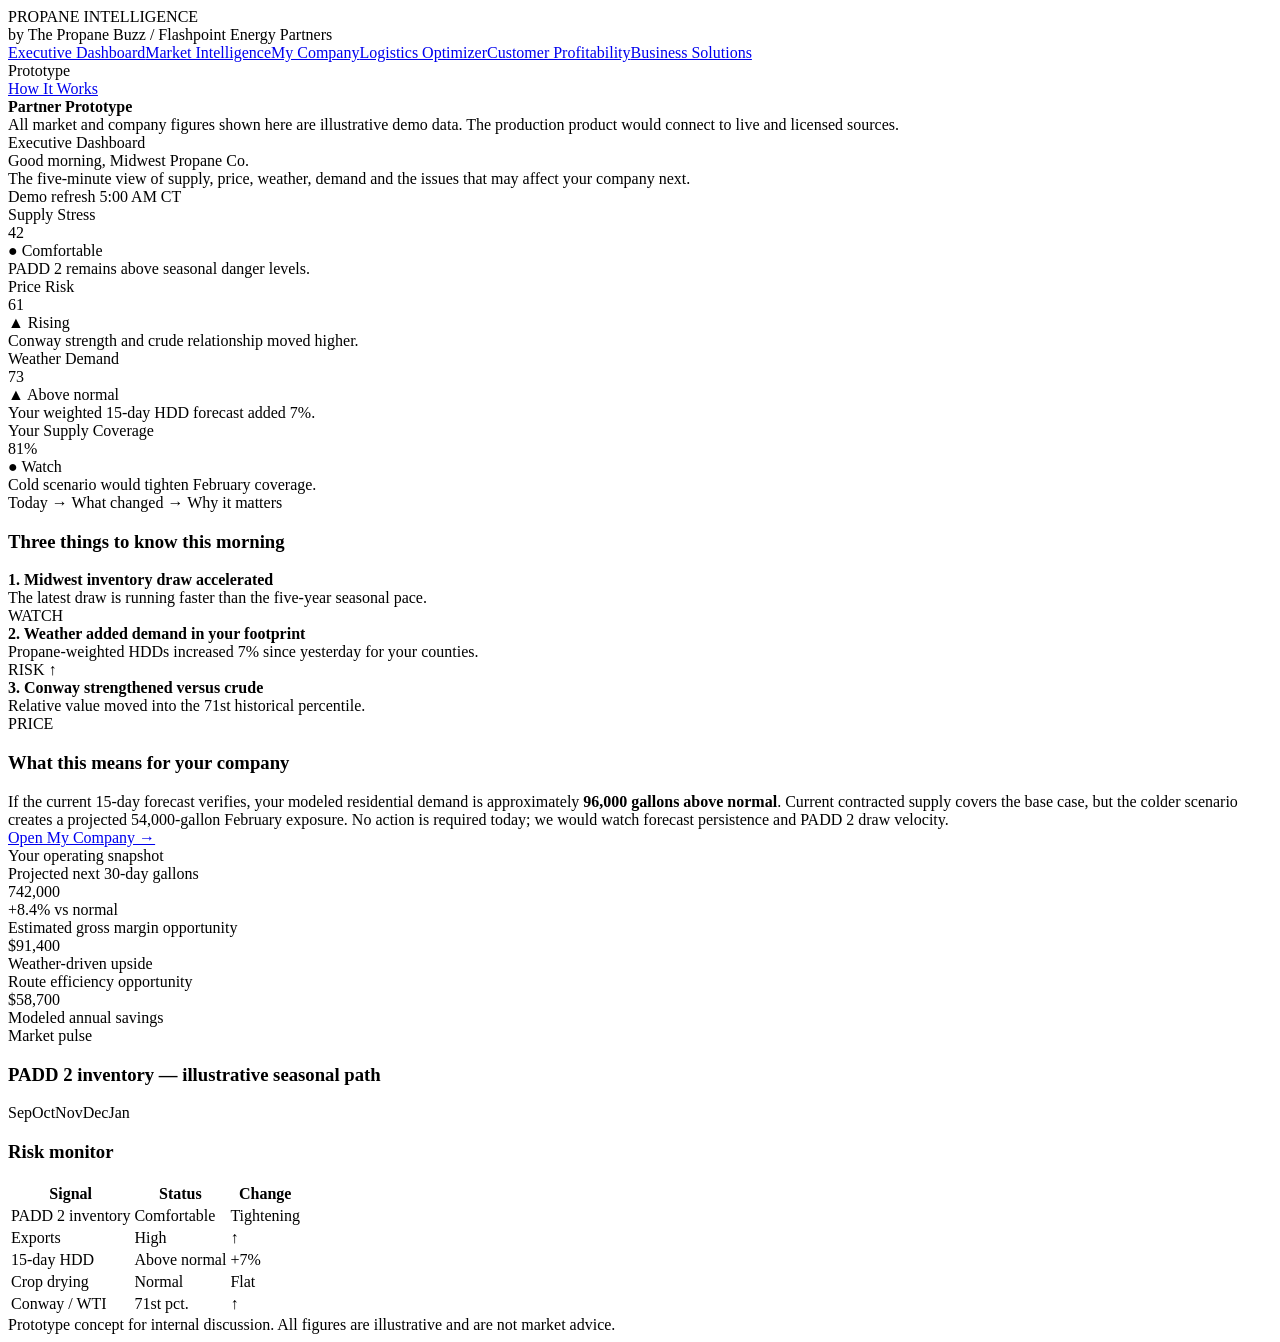
==== index.html @ 2efc915f "Add files via upload" ====
<!doctype html><html><head><meta charset='utf-8'><meta name='viewport' content='width=device-width,initial-scale=1'><title>Propane Intelligence — Prototype</title><link rel='stylesheet' href='styles.css'></head><body><div class='shell'>
<aside class='sidebar'><div class='brand'>PROPANE <span>INTELLIGENCE</span></div><div class='tag'>by The Propane Buzz / Flashpoint Energy Partners</div><nav class='nav'><a class='active' href='index.html'>Executive Dashboard</a><a href='market.html'>Market Intelligence</a><a href='company.html'>My Company</a><a href='logistics.html'>Logistics Optimizer</a><a href='profitability.html'>Customer Profitability</a><a href='services.html'>Business Solutions</a><div class='section'>Prototype</div><a href='about.html'>How It Works</a></nav><div class='side-note'><b>Partner Prototype</b><br>All market and company figures shown here are illustrative demo data. The production product would connect to live and licensed sources.</div></aside>
<main class='main'><div class='topbar'><div><div class='eyebrow'>Executive Dashboard</div><div class='h1'>Good morning, Midwest Propane Co.</div><div class='sub'>The five-minute view of supply, price, weather, demand and the issues that may affect your company next.</div></div><div class='badge'><span class='dot'></span> Demo refresh 5:00 AM CT</div></div>
<div class='grid g4'><div class='card'><div class='label'>Supply Stress</div><div class='metric'>42</div><div class='delta up'>● Comfortable</div><div class='mini'>PADD 2 remains above seasonal danger levels.</div></div><div class='card'><div class='label'>Price Risk</div><div class='metric'>61</div><div class='delta warn'>▲ Rising</div><div class='mini'>Conway strength and crude relationship moved higher.</div></div><div class='card'><div class='label'>Weather Demand</div><div class='metric'>73</div><div class='delta warn'>▲ Above normal</div><div class='mini'>Your weighted 15-day HDD forecast added 7%.</div></div><div class='card'><div class='label'>Your Supply Coverage</div><div class='metric'>81%</div><div class='delta warn'>● Watch</div><div class='mini'>Cold scenario would tighten February coverage.</div></div></div>
<div class='section-title'>Today → What changed → Why it matters</div><div class='grid g2'><div class='card'><h3>Three things to know this morning</h3><div class='list'><div class='list-item'><div><b>1. Midwest inventory draw accelerated</b><div class='mini'>The latest draw is running faster than the five-year seasonal pace.</div></div><span class='pill yellow'>WATCH</span></div><div class='list-item'><div><b>2. Weather added demand in your footprint</b><div class='mini'>Propane-weighted HDDs increased 7% since yesterday for your counties.</div></div><span class='pill red'>RISK ↑</span></div><div class='list-item'><div><b>3. Conway strengthened versus crude</b><div class='mini'>Relative value moved into the 71st historical percentile.</div></div><span class='pill blue'>PRICE</span></div></div></div><div class='card'><h3>What this means for your company</h3><div class='insight'>If the current 15-day forecast verifies, your modeled residential demand is approximately <b>96,000 gallons above normal</b>. Current contracted supply covers the base case, but the colder scenario creates a projected 54,000-gallon February exposure. No action is required today; we would watch forecast persistence and PADD 2 draw velocity.</div><a class='cta' href='company.html'>Open My Company →</a></div></div>
<div class='section-title'>Your operating snapshot</div><div class='grid g3'><div class='card'><div class='label'>Projected next 30-day gallons</div><div class='metric'>742,000</div><div class='delta up'>+8.4% vs normal</div></div><div class='card'><div class='label'>Estimated gross margin opportunity</div><div class='metric'>$91,400</div><div class='delta up'>Weather-driven upside</div></div><div class='card'><div class='label'>Route efficiency opportunity</div><div class='metric'>$58,700</div><div class='delta warn'>Modeled annual savings</div></div></div>
<div class='section-title'>Market pulse</div><div class='grid g2'><div class='card'><h3>PADD 2 inventory — illustrative seasonal path</h3><div class='chart'><div class='bar' style='height:95%'></div><div class='bar' style='height:92%'></div><div class='bar' style='height:88%'></div><div class='bar' style='height:80%'></div><div class='bar' style='height:76%'></div><div class='bar' style='height:70%'></div><div class='bar' style='height:62%'></div><div class='bar' style='height:54%'></div><div class='bar' style='height:49%'></div><div class='bar' style='height:44%'></div><div class='bar' style='height:39%'></div><div class='bar' style='height:35%'></div></div><div class='axis'><span>Sep</span><span>Oct</span><span>Nov</span><span>Dec</span><span>Jan</span></div></div><div class='card'><h3>Risk monitor</h3><table class='table'><tr><th>Signal</th><th>Status</th><th>Change</th></tr><tr><td>PADD 2 inventory</td><td class='status'>Comfortable</td><td class='warn'>Tightening</td></tr><tr><td>Exports</td><td class='status'>High</td><td class='down'>↑</td></tr><tr><td>15-day HDD</td><td class='status'>Above normal</td><td class='down'>+7%</td></tr><tr><td>Crop drying</td><td class='status'>Normal</td><td>Flat</td></tr><tr><td>Conway / WTI</td><td class='status'>71st pct.</td><td class='warn'>↑</td></tr></table></div></div><div class='footer'>Prototype concept for internal discussion. All figures are illustrative and are not market advice.</div></main></div><script src='app.js'></script></body></html>
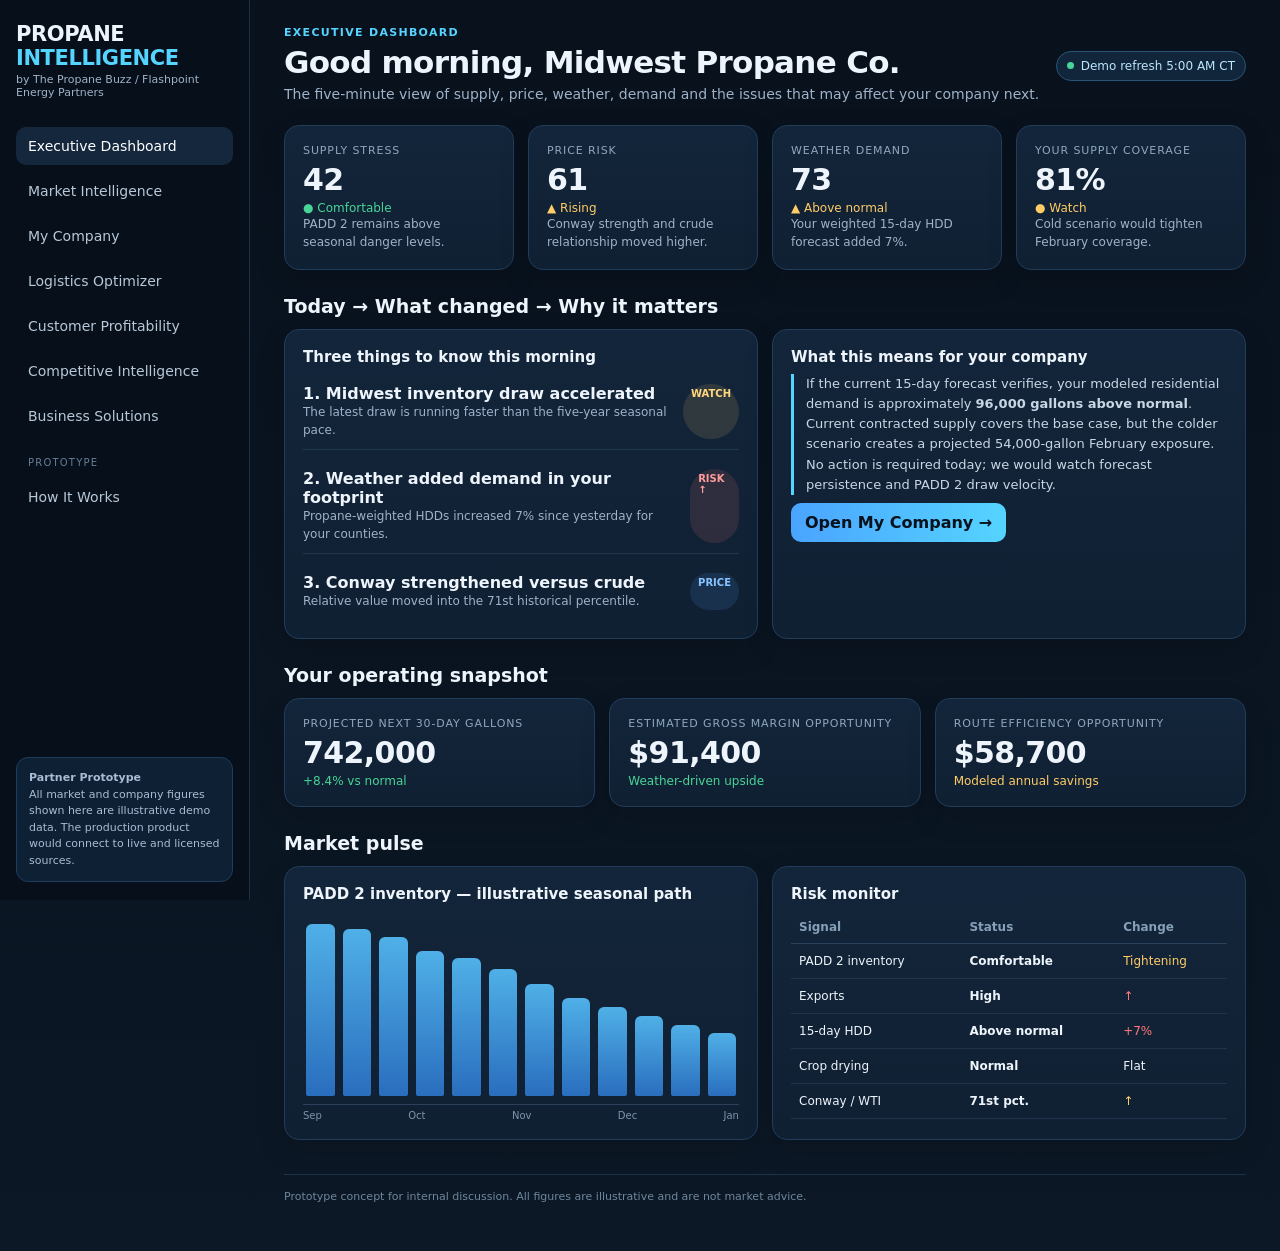
==== commit 1f2f3676: "Add files via upload" ====
--- a/index.html
+++ b/index.html
@@ -1,5 +1,5 @@
 <!doctype html><html><head><meta charset='utf-8'><meta name='viewport' content='width=device-width,initial-scale=1'><title>Propane Intelligence — Prototype</title><link rel='stylesheet' href='styles.css'></head><body><div class='shell'>
-<aside class='sidebar'><div class='brand'>PROPANE <span>INTELLIGENCE</span></div><div class='tag'>by The Propane Buzz / Flashpoint Energy Partners</div><nav class='nav'><a class='active' href='index.html'>Executive Dashboard</a><a href='market.html'>Market Intelligence</a><a href='company.html'>My Company</a><a href='logistics.html'>Logistics Optimizer</a><a href='profitability.html'>Customer Profitability</a><a href='services.html'>Business Solutions</a><div class='section'>Prototype</div><a href='about.html'>How It Works</a></nav><div class='side-note'><b>Partner Prototype</b><br>All market and company figures shown here are illustrative demo data. The production product would connect to live and licensed sources.</div></aside>
+<aside class='sidebar'><div class='brand'>PROPANE <span>INTELLIGENCE</span></div><div class='tag'>by The Propane Buzz / Flashpoint Energy Partners</div><nav class='nav'><a class='active' href='index.html'>Executive Dashboard</a><a href='market.html'>Market Intelligence</a><a href='company.html'>My Company</a><a href='logistics.html'>Logistics Optimizer</a><a href='profitability.html'>Customer Profitability</a><a href='competitive.html'>Competitive Intelligence</a><a href='services.html'>Business Solutions</a><div class='section'>Prototype</div><a href='about.html'>How It Works</a></nav><div class='side-note'><b>Partner Prototype</b><br>All market and company figures shown here are illustrative demo data. The production product would connect to live and licensed sources.</div></aside>
 <main class='main'><div class='topbar'><div><div class='eyebrow'>Executive Dashboard</div><div class='h1'>Good morning, Midwest Propane Co.</div><div class='sub'>The five-minute view of supply, price, weather, demand and the issues that may affect your company next.</div></div><div class='badge'><span class='dot'></span> Demo refresh 5:00 AM CT</div></div>
 <div class='grid g4'><div class='card'><div class='label'>Supply Stress</div><div class='metric'>42</div><div class='delta up'>● Comfortable</div><div class='mini'>PADD 2 remains above seasonal danger levels.</div></div><div class='card'><div class='label'>Price Risk</div><div class='metric'>61</div><div class='delta warn'>▲ Rising</div><div class='mini'>Conway strength and crude relationship moved higher.</div></div><div class='card'><div class='label'>Weather Demand</div><div class='metric'>73</div><div class='delta warn'>▲ Above normal</div><div class='mini'>Your weighted 15-day HDD forecast added 7%.</div></div><div class='card'><div class='label'>Your Supply Coverage</div><div class='metric'>81%</div><div class='delta warn'>● Watch</div><div class='mini'>Cold scenario would tighten February coverage.</div></div></div>
 <div class='section-title'>Today → What changed → Why it matters</div><div class='grid g2'><div class='card'><h3>Three things to know this morning</h3><div class='list'><div class='list-item'><div><b>1. Midwest inventory draw accelerated</b><div class='mini'>The latest draw is running faster than the five-year seasonal pace.</div></div><span class='pill yellow'>WATCH</span></div><div class='list-item'><div><b>2. Weather added demand in your footprint</b><div class='mini'>Propane-weighted HDDs increased 7% since yesterday for your counties.</div></div><span class='pill red'>RISK ↑</span></div><div class='list-item'><div><b>3. Conway strengthened versus crude</b><div class='mini'>Relative value moved into the 71st historical percentile.</div></div><span class='pill blue'>PRICE</span></div></div></div><div class='card'><h3>What this means for your company</h3><div class='insight'>If the current 15-day forecast verifies, your modeled residential demand is approximately <b>96,000 gallons above normal</b>. Current contracted supply covers the base case, but the colder scenario creates a projected 54,000-gallon February exposure. No action is required today; we would watch forecast persistence and PADD 2 draw velocity.</div><a class='cta' href='company.html'>Open My Company →</a></div></div>
--- a/styles.css
+++ b/styles.css
@@ -0,0 +1,10 @@
+:root{
+  --navy:#0d1b2a;--navy2:#132238;--panel:#162a43;--line:#29415f;--text:#eef4fb;--muted:#9fb2c8;
+  --blue:#56a7ff;--cyan:#55d4ff;--green:#48d597;--yellow:#ffcc66;--red:#ff7a7a;--white:#fff;--bg:#09131f;
+}
+*{box-sizing:border-box}body{margin:0;font-family:Inter,ui-sans-serif,system-ui,-apple-system,BlinkMacSystemFont,"Segoe UI",sans-serif;background:linear-gradient(180deg,#08111c 0%,#0c1826 100%);color:var(--text)}a{color:inherit;text-decoration:none}
+.shell{display:grid;grid-template-columns:250px 1fr;min-height:100vh}.sidebar{background:#07101a;border-right:1px solid #1b3047;padding:22px 16px;position:sticky;top:0;height:100vh}.brand{font-size:21px;font-weight:800;letter-spacing:-.4px}.brand span{color:var(--cyan)}.tag{font-size:11px;color:var(--muted);margin-top:3px}.nav{margin-top:28px;display:grid;gap:7px}.nav a{padding:11px 12px;border-radius:10px;color:#b8c7d8;font-size:14px}.nav a:hover,.nav a.active{background:#14273d;color:#fff}.nav .section{font-size:10px;text-transform:uppercase;letter-spacing:1.2px;color:#667e98;padding:15px 12px 3px}.side-note{position:absolute;bottom:18px;left:16px;right:16px;border:1px solid #1e3d5e;background:#0e2033;padding:12px;border-radius:12px;font-size:11px;color:#a8bdd4;line-height:1.5}
+.main{padding:26px 34px 48px;max-width:1500px;width:100%}.topbar{display:flex;justify-content:space-between;align-items:center;margin-bottom:20px}.eyebrow{text-transform:uppercase;font-size:11px;letter-spacing:1.3px;color:var(--cyan);font-weight:700}.h1{font-size:31px;font-weight:800;letter-spacing:-.7px;margin:5px 0 4px}.sub{color:var(--muted);font-size:14px;max-width:850px;line-height:1.5}.badge{display:inline-flex;align-items:center;gap:7px;border:1px solid #28557a;background:#11263a;color:#bde5ff;padding:7px 10px;border-radius:999px;font-size:12px}.dot{width:7px;height:7px;border-radius:50%;background:var(--green)}
+.grid{display:grid;gap:14px}.g4{grid-template-columns:repeat(4,1fr)}.g3{grid-template-columns:repeat(3,1fr)}.g2{grid-template-columns:repeat(2,1fr)}.card{background:linear-gradient(180deg,#13253a 0%,#102033 100%);border:1px solid #223d5a;border-radius:15px;padding:18px;box-shadow:0 10px 30px rgba(0,0,0,.14)}.card h3{margin:0 0 8px;font-size:15px}.label{font-size:11px;color:#8fa7bf;text-transform:uppercase;letter-spacing:.9px}.metric{font-size:30px;font-weight:800;margin-top:5px;letter-spacing:-.6px}.delta{font-size:12px;margin-top:4px}.up{color:var(--green)}.warn{color:var(--yellow)}.down{color:var(--red)}.mini{font-size:12px;color:var(--muted);line-height:1.5}.section-title{font-size:19px;font-weight:750;margin:25px 0 12px}.kpi-row{display:flex;justify-content:space-between;align-items:flex-end;gap:8px}.pill{padding:4px 8px;border-radius:999px;font-size:10px;font-weight:700}.pill.green{background:rgba(72,213,151,.13);color:#75e9b7}.pill.yellow{background:rgba(255,204,102,.12);color:#ffd77f}.pill.red{background:rgba(255,122,122,.12);color:#ff9b9b}.pill.blue{background:rgba(86,167,255,.12);color:#88c3ff}
+.chart{height:190px;margin-top:12px;display:flex;align-items:flex-end;gap:8px;border-bottom:1px solid #2a4159;padding:0 3px 8px}.bar{flex:1;background:linear-gradient(180deg,#58c3ff,#2d78d1);border-radius:6px 6px 2px 2px;min-width:8px;opacity:.88}.bar.alt{background:linear-gradient(180deg,#79e3b8,#2fa778)}.axis{display:flex;justify-content:space-between;color:#7f95aa;font-size:10px;margin-top:5px}.insight{border-left:3px solid var(--cyan);padding-left:12px;color:#c9d6e4;line-height:1.55;font-size:13px}.hero{padding:25px;background:radial-gradient(circle at 80% 10%,rgba(85,212,255,.13),transparent 32%),linear-gradient(135deg,#11263a,#0d1f31);border:1px solid #254763;border-radius:18px}.hero h2{font-size:30px;margin:4px 0 8px;letter-spacing:-.7px}.hero p{max-width:850px;color:#acc0d4;line-height:1.6}.cta{display:inline-block;background:linear-gradient(90deg,#4aa4ff,#55d4ff);color:#06111c;font-weight:800;border:none;padding:10px 14px;border-radius:10px;margin-top:8px;cursor:pointer}.ghost{background:transparent;border:1px solid #355979;color:#cfe4f7}.table{width:100%;border-collapse:collapse;font-size:12px}.table th{text-align:left;color:#86a0b9;font-weight:600;padding:9px 8px;border-bottom:1px solid #29415a}.table td{padding:10px 8px;border-bottom:1px solid #1f344b}.status{font-weight:800}.form-grid{display:grid;grid-template-columns:repeat(2,1fr);gap:12px}.field label{display:block;font-size:11px;color:#91a7bc;margin-bottom:5px}.field input,.field select{width:100%;background:#0b1a29;border:1px solid #2d4b68;color:#eaf3fb;border-radius:9px;padding:10px}.big-result{font-size:38px;font-weight:850;letter-spacing:-1px}.callout{padding:15px;border:1px solid #315875;background:#0e2234;border-radius:12px}.list{display:grid;gap:9px}.list-item{display:flex;justify-content:space-between;gap:10px;padding:10px 0;border-bottom:1px solid #20364d}.list-item:last-child{border-bottom:0}.smallcaps{font-size:10px;letter-spacing:1px;text-transform:uppercase;color:#7e98b1}.service{display:flex;gap:12px;align-items:flex-start}.icon{width:36px;height:36px;display:grid;place-items:center;background:#17324d;border:1px solid #2a5275;border-radius:10px;font-size:18px}.footer{margin-top:34px;padding-top:15px;border-top:1px solid #1d3349;color:#6f879e;font-size:11px}.demo{color:#ffcf79;font-size:11px}.rangeval{color:#d9f2ff;font-weight:700}
+@media(max-width:1000px){.shell{grid-template-columns:1fr}.sidebar{position:relative;height:auto}.side-note{display:none}.g4,.g3,.g2,.form-grid{grid-template-columns:1fr}.main{padding:22px}.nav{grid-template-columns:repeat(2,1fr)}}
